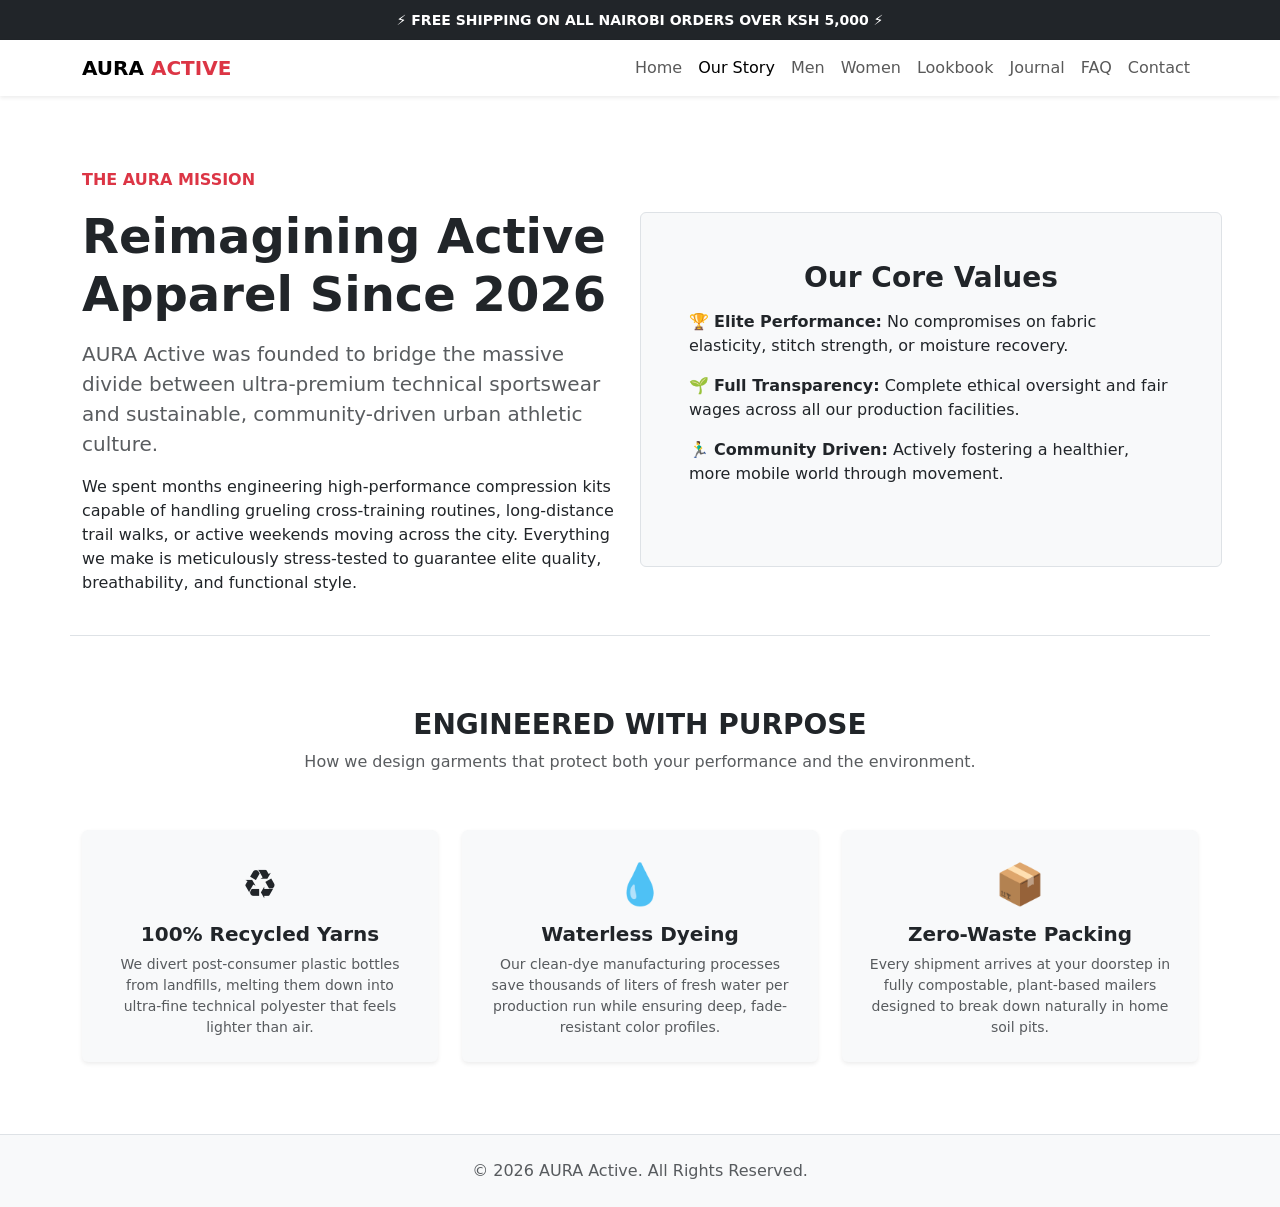
==== about.html @ 1b8b3598 "Created an About page" ====
<!DOCTYPE html>
<html lang="en">
<head>
    <meta charset="UTF-8">
    <meta name="viewport" content="width=device-width, initial-scale=1.0">
    <title>Our Story | AURA Active</title>
    <!-- Bootstrap 5 CSS CDN -->
    <link href="https://cdn.jsdelivr.net/npm/bootstrap@5.3.3/dist/css/bootstrap.min.css" rel="stylesheet">
    <!-- Custom CSS Link -->
    <link rel="stylesheet" href="style.css">
</head>
<body>

    <header>
        <!-- Top Announcement Bar -->
        <div class="bg-dark text-white text-center py-2">
            <small class="fw-semibold">⚡ FREE SHIPPING ON ALL NAIROBI ORDERS OVER KSH 5,000 ⚡</small>
        </div>

        <!-- Responsive Navbar -->
        <nav class="navbar navbar-expand-lg navbar-light bg-white sticky-top shadow-sm">
            <div class="container">
                <a class="navbar-brand fw-bold text-uppercase" href="index.html">AURA <span class="text-danger">Active</span></a>
                <button class="navbar-toggler" type="button" data-bs-toggle="collapse" data-bs-target="#navbarNav" aria-controls="navbarNav" aria-expanded="false" aria-label="Toggle navigation">
                    <span class="navbar-toggler-icon"></span>
                </button>
                <div class="collapse navbar-collapse" id="navbarNav">
                    <ul class="navbar-nav ms-auto fw-medium">
                        <li class="nav-item"><a class="nav-link" href="index.html">Home</a></li>
                        <li class="nav-item"><a class="nav-link active" href="about.html">Our Story</a></li>
                        <li class="nav-item"><a class="nav-link" href="shop-men.html">Men</a></li>
                        <li class="nav-item"><a class="nav-link" href="shop-women.html">Women</a></li>
                        <li class="nav-item"><a class="nav-link" href="gallery.html">Lookbook</a></li>
                        <li class="nav-item"><a class="nav-link" href="blog.html">Journal</a></li>
                        <li class="nav-item"><a class="nav-link" href="faq.html">FAQ</a></li>
                        <li class="nav-item"><a class="nav-link" href="contact.html">Contact</a></li>
                    </ul>
                </div>
            </div>
        </nav>
    </header>

    <main class="container my-5 py-4">
        <!-- Introduction Section -->
        <div class="row align-items-center g-5 mb-5">
            <div class="col-md-6">
                <span class="text-uppercase text-danger fw-bold tracking-wider">The AURA Mission</span>
                <h2 class="display-5 fw-bold my-3">Reimagining Active Apparel Since 2026</h2>
                <p class="lead text-muted">AURA Active was founded to bridge the massive divide between ultra-premium technical sportswear and sustainable, community-driven urban athletic culture.</p>
                <p>We spent months engineering high-performance compression kits capable of handling grueling cross-training routines, long-distance trail walks, or active weekends moving across the city. Everything we make is meticulously stress-tested to guarantee elite quality, breathability, and functional style.</p>
            </div>
            <div class="col-md-6 bg-light p-5 rounded border text-center">
                <h3 class="fw-bold mb-3">Our Core Values</h3>
                <ul class="list-unstyled text-start mx-auto d-inline-block">
                    <li class="mb-3">🏆 <strong>Elite Performance:</strong> No compromises on fabric elasticity, stitch strength, or moisture recovery.</li>
                    <li class="mb-3">🌱 <strong>Full Transparency:</strong> Complete ethical oversight and fair wages across all our production facilities.</li>
                    <li class="mb-3">🏃‍♂️ <strong>Community Driven:</strong> Actively fostering a healthier, more mobile world through movement.</li>
                </ul>
            </div>
        </div>

        <!-- Sustainability Feature Block -->
        <section class="row g-4 border-top pt-5">
            <div class="col-12 text-center mb-3">
                <h3 class="fw-bold text-uppercase">Engineered with Purpose</h3>
                <p class="text-muted">How we design garments that protect both your performance and the environment.</p>
            </div>
            <div class="col-md-4 text-center">
                <div class="p-4 rounded bg-light border-0 shadow-sm h-100">
                    <div class="fs-1 mb-2">♻️</div>
                    <h5 class="fw-bold">100% Recycled Yarns</h5>
                    <p class="text-muted small mb-0">We divert post-consumer plastic bottles from landfills, melting them down into ultra-fine technical polyester that feels lighter than air.</p>
                </div>
            </div>
            <div class="col-md-4 text-center">
                <div class="p-4 rounded bg-light border-0 shadow-sm h-100">
                    <div class="fs-1 mb-2">💧</div>
                    <h5 class="fw-bold">Waterless Dyeing</h5>
                    <p class="text-muted small mb-0">Our clean-dye manufacturing processes save thousands of liters of fresh water per production run while ensuring deep, fade-resistant color profiles.</p>
                </div>
            </div>
            <div class="col-md-4 text-center">
                <div class="p-4 rounded bg-light border-0 shadow-sm h-100">
                    <div class="fs-1 mb-2">📦</div>
                    <h5 class="fw-bold">Zero-Waste Packing</h5>
                    <p class="text-muted small mb-0">Every shipment arrives at your doorstep in fully compostable, plant-based mailers designed to break down naturally in home soil pits.</p>
                </div>
            </div>
        </section>
    </main>

    <footer class="bg-light text-center py-4 border-top mt-5">
        <div class="container">
            <p class="mb-0 text-muted">&copy; 2026 AURA Active. All Rights Reserved.</p>
        </div>
    </footer>

    <!-- Bootstrap 5 Bundle JS CDN -->
    <script src="https://cdn.jsdelivr.net/npm/bootstrap@5.3.3/dist/js/bootstrap.bundle.min.js"></script>
    <!-- Custom JS Link -->
    <script src="app.js"></script>
</body>
</html>
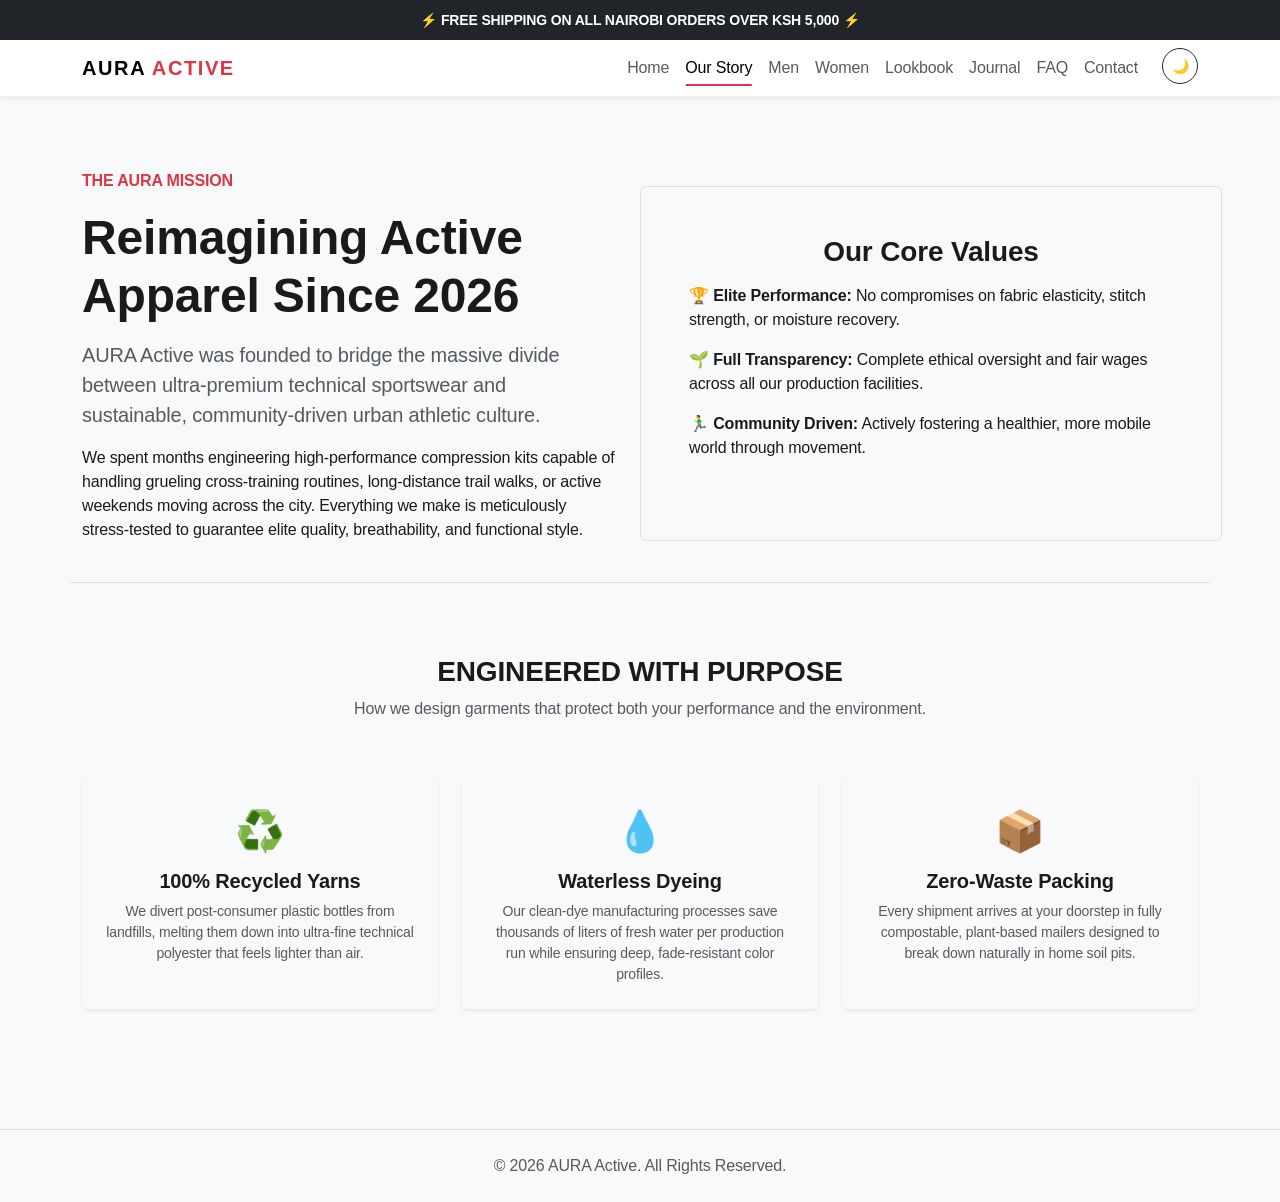
==== commit c89e16ca: "Added the Darkmode button to all existing pages" ====
--- a/about.html
+++ b/about.html
@@ -34,6 +34,10 @@
                         <li class="nav-item"><a class="nav-link" href="blog.html">Journal</a></li>
                         <li class="nav-item"><a class="nav-link" href="faq.html">FAQ</a></li>
                         <li class="nav-item"><a class="nav-link" href="contact.html">Contact</a></li>
+                    <li class="nav-item ms-lg-3 mt-2 mt-lg-0">
+            <button id="darkModeToggle" class="btn btn-sm btn-outline-dark rounded-circle fw-bold" style="width: 36px; height: 36px; padding: 0; display: flex; align-items: center; justify-content: center;">
+                🌙
+            </button>
                     </ul>
                 </div>
             </div>
--- a/style.css
+++ b/style.css
@@ -0,0 +1,143 @@
+/* 1. Core Page Canvas System */
+body {
+    background-color: #f6f8f9d0; /* Modern, premium track off-white canvas base */
+    color: #1a1a1a; /* High-contrast clean charcoal body text */
+    font-family: -apple-system, BlinkMacSystemFont, "Segoe UI", Roboto, Helvetica, Arial, sans-serif;
+    letter-spacing: -0.01em;
+    min-height: 100vh;
+    display: flex;
+    flex-direction: column;
+}
+
+main {
+    flex: 1 0 auto; /* Pushes the global footer cleanly to the bottom of brief pages */
+}
+
+/* 2. Navigation & Structural Components */
+.navbar {
+    background-color: rgba(255, 255, 255, 0.96) !important;
+    backdrop-filter: blur(8px); /* Subtle glassmorphism effect */
+    border-bottom: 1px solid rgba(0, 0, 0, 0.05);
+    transition: all 0.3s ease;
+}
+
+.navbar-brand {
+    letter-spacing: 0.08em;
+}
+
+.nav-link {
+    position: relative;
+    transition: color 0.25s ease;
+}
+
+/* Animated active underline indicators for desktop links */
+@media (min-width: 992px) {
+    .nav-link::after {
+        content: '';
+        position: absolute;
+        width: 0;
+        height: 2px;
+        bottom: 2px;
+        left: 50%;
+        background-color: #dc3545; /* Track Red Accent */
+        transition: all 0.25s ease;
+        transform: translateX(-50%);
+    }
+    .nav-link:hover::after,
+    .nav-link.active::after {
+        width: 80%;
+    }
+}
+
+/* 3. Track-and-Field Product Display Cards */
+.card {
+    background-color: #ffffff !important;
+    border: 1px solid rgba(0, 0, 0, 0.06) !important;
+    border-radius: 14px !important;
+    overflow: hidden;
+    transition: transform 0.3s cubic-bezier(0.16, 1, 0.3, 1), 
+                box-shadow 0.3s cubic-bezier(0.16, 1, 0.3, 1) !important;
+}
+
+/* Micro-interaction animation on hover */
+.card:hover {
+    transform: translateY(-6px);
+    box-shadow: 0 12px 24px rgba(0, 0, 0, 0.06) !important;
+}
+
+.card-title {
+    color: #1a1a1a;
+    font-size: 1.15rem;
+}
+
+/* 4. Interactive Form Layout Improvements */
+.form-control, .form-select {
+    background-color: #ffffff;
+    border: 1px solid #ced4da;
+    border-radius: 8px;
+    padding: 0.6rem 0.75rem;
+    transition: border-color 0.2s ease, box-shadow 0.2s ease;
+}
+
+.form-control:focus, .form-select:focus {
+    color: #212529;
+    background-color: #ffffff;
+    border-color: #1a1a1a;
+    outline: 0;
+    box-shadow: 0 0 0 0.25rem rgba(26, 26, 26, 0.12);
+}
+
+/* Custom styles integrating with Bootstrap input validation rules */
+.was-validated .form-control:valid:focus, 
+.was-validated .form-select:valid:focus {
+    border-color: #198754 !important;
+    box-shadow: 0 0 0 0.25rem rgba(25, 135, 84, 0.15) !important;
+}
+
+.was-validated .form-control:invalid:focus, 
+.was-validated .form-select:invalid:focus {
+    border-color: #dc3545 !important;
+    box-shadow: 0 0 0 0.25rem rgba(220, 53, 69, 0.15) !important;
+}
+
+/* 5. Custom Button & Badge Utilities */
+.btn-dark {
+    background-color: #1a1a1a;
+    border-color: #1a1a1a;
+    border-radius: 8px;
+    padding: 0.55rem 1.25rem;
+    font-weight: 500;
+    transition: all 0.2s ease;
+}
+
+.btn-dark:hover {
+    background-color: #000000;
+    border-color: #000000;
+    transform: translateY(-1px);
+}
+
+.badge {
+    padding: 0.45em 0.75em;
+    font-weight: 600;
+    letter-spacing: 0.02em;
+    border-radius: 6px;
+}
+
+
+.accordion-item {
+    background-color: #ffffff !important;
+    border: 1px solid rgba(0, 0, 0, 0.06) !important;
+    border-radius: 10px !important;
+    margin-bottom: 0.75rem;
+    overflow: hidden;
+}
+
+.accordion-button:not(.collapsed) {
+    background-color: rgba(220, 53, 69, 0.06) !important; /* Soft Track Red tint */
+    color: #dc3545 !important;
+    box-shadow: none !important;
+}
+
+.accordion-button:focus {
+    box-shadow: 0 0 0 0.25rem rgba(220, 53, 69, 0.15) !important;
+}
